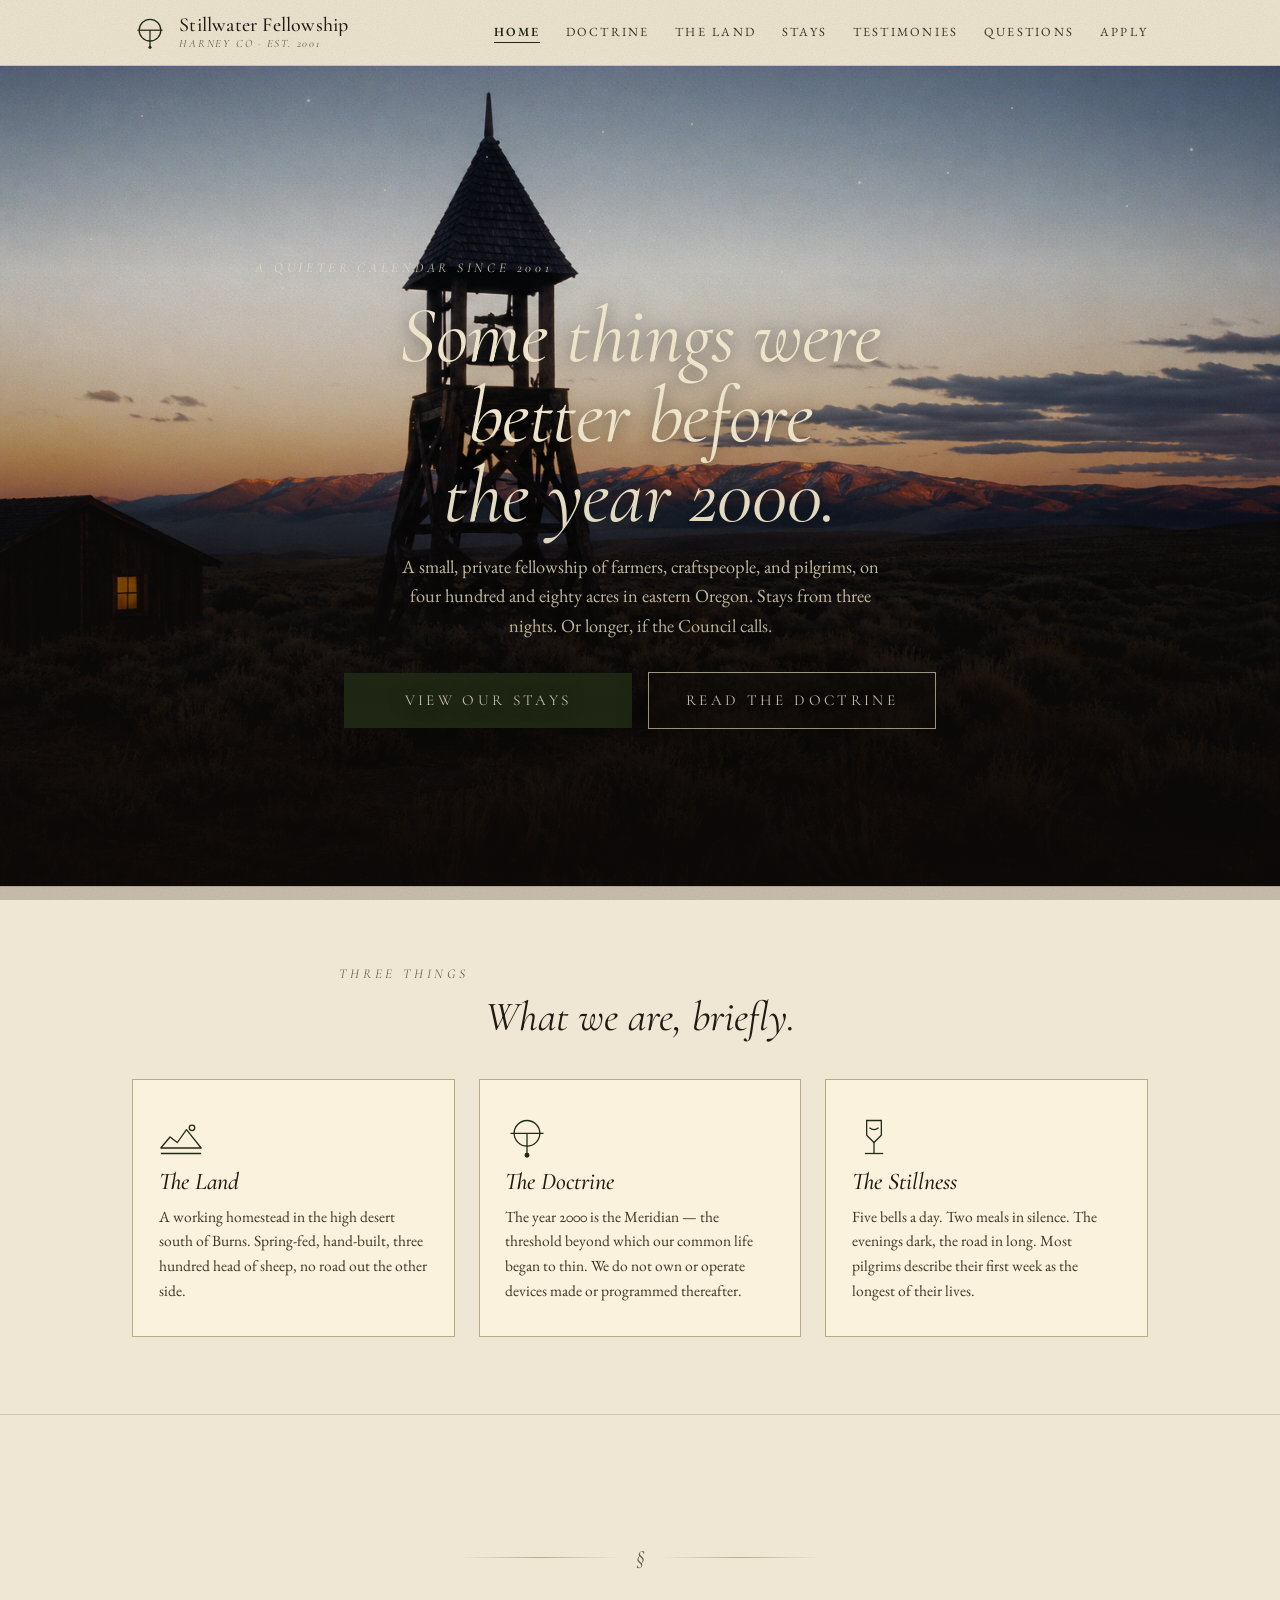
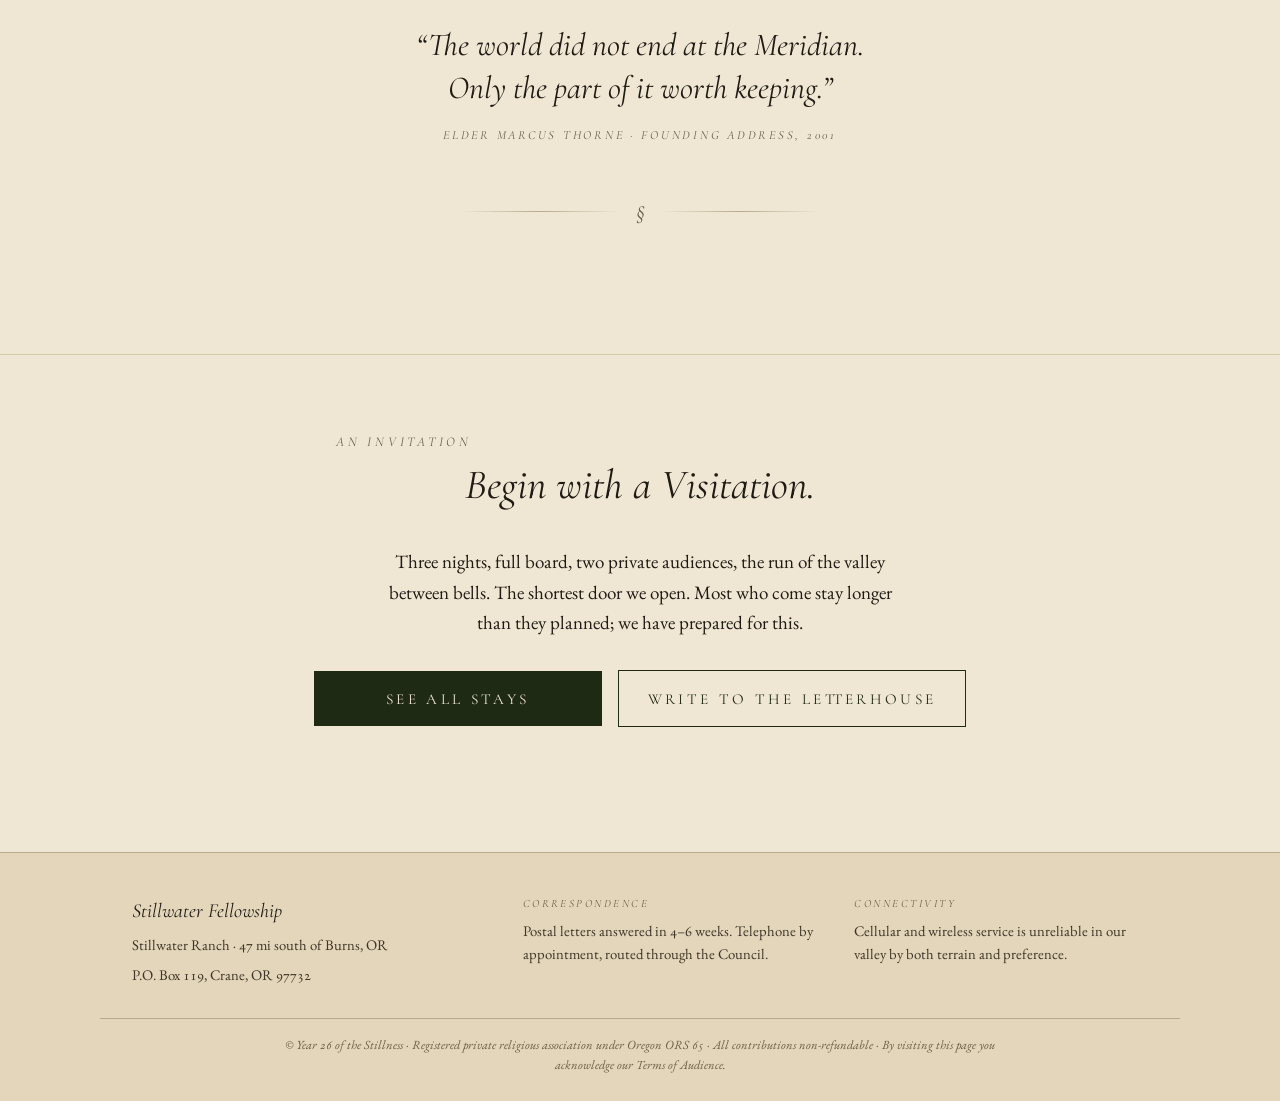
==== index.html @ 7f5e8942 "Initial commit — The Stillwater Fellowship static site. Co-Authored-By: Claude Opus 4.7 (1M context)" ====
<!DOCTYPE html>
<html lang="en">
<head>
<meta charset="utf-8">
<meta name="viewport" content="width=device-width, initial-scale=1, viewport-fit=cover">
<meta name="theme-color" content="#1f1a13">
<title>The Stillwater Fellowship — Harney County, Oregon</title>
<meta name="description" content="A small, private fellowship in eastern Oregon keeping a calendar set before the year 2000.">
<link rel="stylesheet" href="styles.css">
<link rel="icon" href="data:image/svg+xml,%3Csvg xmlns='http://www.w3.org/2000/svg' viewBox='0 0 40 40'%3E%3Crect width='40' height='40' fill='%23efe6d3'/%3E%3Ccircle cx='20' cy='18' r='12' fill='none' stroke='%231f2a14' stroke-width='1.5'/%3E%3Cline x1='6' y1='18' x2='34' y2='18' stroke='%231f2a14' stroke-width='1.5'/%3E%3Cline x1='20' y1='18' x2='20' y2='38' stroke='%231f2a14' stroke-width='1.5'/%3E%3Ccircle cx='20' cy='37' r='1.6' fill='%231f2a14'/%3E%3C/svg%3E">
</head>
<body>

<header class="site-header">
  <div class="header-inner">
    <a class="brand" href="index.html" aria-label="The Stillwater Fellowship — home">
      <svg class="brand-mark" viewBox="0 0 40 40" aria-hidden="true">
        <circle cx="20" cy="18" r="12" fill="none" stroke="currentColor" stroke-width="1.4"/>
        <line x1="6"  y1="18" x2="34" y2="18" stroke="currentColor" stroke-width="1.4"/>
        <line x1="20" y1="18" x2="20" y2="38" stroke="currentColor" stroke-width="1.4"/>
        <circle cx="20" cy="37" r="1.7" fill="currentColor"/>
      </svg>
      <span class="brand-text">
        <span class="brand-name">Stillwater Fellowship</span>
        <span class="brand-tag">Harney Co · Est. 2001</span>
      </span>
    </a>
    <input id="nav-toggle" class="nav-toggle" type="checkbox" aria-label="Toggle navigation menu">
    <label for="nav-toggle" class="nav-button" aria-hidden="true">
      <span></span><span></span><span></span>
    </label>
    <nav class="primary-nav" aria-label="Primary">
      <a href="index.html" class="is-current">Home</a>
      <a href="doctrine.html">Doctrine</a>
      <a href="land.html">The Land</a>
      <a href="packages.html">Stays</a>
      <a href="testimonials.html">Testimonies</a>
      <a href="faq.html">Questions</a>
      <a href="apply.html">Apply</a>
    </nav>
  </div>
</header>

<section class="hero">
  <img class="hero-photo" src="assets/hero.png" alt="The bell tower at Stillwater Ranch at dusk, with the Steens Mountains in the distance and a single lit cabin window to the left.">

  <div class="hero-particles" aria-hidden="true">
    <i class="star"    style="top:6%;  left:11%; --td:3.4s; --fd:.4s"></i>
    <i class="star lg" style="top:4%;  left:24%; --td:4.6s; --fd:.7s"></i>
    <i class="star"    style="top:11%; left:38%; --td:3.8s; --fd:.5s"></i>
    <i class="star"    style="top:7%;  left:54%; --td:4.2s; --fd:.9s"></i>
    <i class="star lg" style="top:14%; left:67%; --td:5.1s; --fd:.3s"></i>
    <i class="star"    style="top:5%;  left:79%; --td:3.6s; --fd:.6s"></i>
    <i class="star"    style="top:17%; left:88%; --td:4.4s; --fd:.4s"></i>
    <i class="star"    style="top:21%; left:7%;  --td:4.0s; --fd:.8s"></i>
    <i class="star"    style="top:15%; left:30%; --td:5.0s; --fd:1.1s"></i>
    <i class="star"    style="top:8%;  left:47%; --td:3.5s; --fd:1s"></i>
    <i class="star"    style="top:25%; left:61%; --td:4.3s; --fd:1.2s"></i>
    <i class="star lg" style="top:10%; left:93%; --td:4.8s; --fd:.5s"></i>
    <i class="star"    style="top:20%; left:46%; --td:3.9s; --fd:.7s"></i>
    <i class="star"    style="top:27%; left:22%; --td:4.5s; --fd:1.3s"></i>
    <i class="star"    style="top:13%; left:74%; --td:3.7s; --fd:.9s"></i>

    <i class="ember" style="left:18%; --d:0s;   --dur:7s;   --drift: 14px"></i>
    <i class="ember" style="left:32%; --d:1.6s; --dur:8.5s; --drift:-22px"></i>
    <i class="ember" style="left:44%; --d:0.6s; --dur:7.5s; --drift: 18px"></i>
    <i class="ember" style="left:56%; --d:2.8s; --dur:6.5s; --drift:-12px"></i>
    <i class="ember" style="left:68%; --d:1.1s; --dur:8s;   --drift: 24px"></i>
    <i class="ember" style="left:24%; --d:3.4s; --dur:9s;   --drift:-16px"></i>
    <i class="ember" style="left:78%; --d:4.2s; --dur:6.8s; --drift: 10px"></i>
    <i class="ember" style="left:50%; --d:5.4s; --dur:8.2s; --drift:-20px"></i>
  </div>

  <div class="hero-content">
    <p class="eyebrow">A Quieter Calendar Since 2001</p>
    <h1 class="reveal-words" aria-label="Some things were better before the year 2000.">
      <span class="word" style="--i:0" aria-hidden="true">Some</span>
      <span class="word" style="--i:1" aria-hidden="true">things</span>
      <span class="word" style="--i:2" aria-hidden="true">were</span>
      <span class="word" style="--i:3" aria-hidden="true">better</span>
      <span class="word" style="--i:4" aria-hidden="true">before</span>
      <span class="word" style="--i:5" aria-hidden="true">the</span>
      <span class="word" style="--i:6" aria-hidden="true">year</span>
      <span class="word" style="--i:7" aria-hidden="true">2000.</span>
    </h1>
    <p class="lede">A small, private fellowship of farmers, craftspeople, and pilgrims, on four hundred and eighty acres in eastern Oregon. Stays from three nights. Or longer, if the Council calls.</p>
    <div class="cta-row">
      <a href="packages.html" class="btn">View Our Stays</a>
      <a href="doctrine.html" class="btn btn-ghost">Read the Doctrine</a>
    </div>
  </div>
</section>

<section>
  <div class="container">
    <p class="eyebrow center section-eyebrow">Three Things</p>
    <h2 class="section-title">What we are, briefly.</h2>
    <div class="tiles">
      <article class="tile">
        <svg class="tile-icon" viewBox="0 0 48 48" fill="none" stroke="currentColor" stroke-width="1.4" aria-hidden="true">
          <path d="M2 36 L12 24 L20 30 L30 16 L46 36 Z" stroke-linejoin="round"/>
          <circle cx="36" cy="14" r="3"/>
          <line x1="2" y1="42" x2="46" y2="42"/>
        </svg>
        <h3>The Land</h3>
        <p>A working homestead in the high desert south of Burns. Spring-fed, hand-built, three hundred head of sheep, no road out the other side.</p>
      </article>
      <article class="tile">
        <svg class="tile-icon" viewBox="0 0 48 48" fill="none" stroke="currentColor" stroke-width="1.4" aria-hidden="true">
          <circle cx="24" cy="20" r="14"/>
          <line x1="6"  y1="20" x2="42" y2="20"/>
          <line x1="24" y1="20" x2="24" y2="44"/>
          <circle cx="24" cy="44" r="2" fill="currentColor"/>
        </svg>
        <h3>The Doctrine</h3>
        <p>The year 2000 is the Meridian — the threshold beyond which our common life began to thin. We do not own or operate devices made or programmed thereafter.</p>
      </article>
      <article class="tile">
        <svg class="tile-icon" viewBox="0 0 48 48" fill="none" stroke="currentColor" stroke-width="1.4" aria-hidden="true">
          <path d="M16 6 L32 6 L32 22 L24 30 L16 22 Z"/>
          <line x1="24" y1="30" x2="24" y2="42"/>
          <path d="M14 42 L34 42"/>
          <path d="M19 14 Q24 18 29 14"/>
        </svg>
        <h3>The Stillness</h3>
        <p>Five bells a day. Two meals in silence. The evenings dark, the road in long. Most pilgrims describe their first week as the longest of their lives.</p>
      </article>
    </div>
  </div>
</section>

<section>
  <div class="container">
    <div class="rule-ornament"><span class="glyph">§</span></div>
    <p class="pullquote">&ldquo;The world did not end at the Meridian. Only the part of it worth keeping.&rdquo;</p>
    <p class="pullquote-attr">Elder Marcus Thorne · Founding Address, 2001</p>
    <div class="rule-ornament"><span class="glyph">§</span></div>
  </div>
</section>

<section>
  <div class="container">
    <p class="eyebrow center section-eyebrow">An Invitation</p>
    <h2 class="section-title">Begin with a Visitation.</h2>
    <div class="prose center" style="text-align: center;">
      <p>Three nights, full board, two private audiences, the run of the valley between bells. The shortest door we open. Most who come stay longer than they planned; we have prepared for this.</p>
    </div>
    <div class="cta-row">
      <a href="packages.html" class="btn">See All Stays</a>
      <a href="apply.html" class="btn btn-ghost">Write to the Letterhouse</a>
    </div>
  </div>
</section>

<footer class="site-footer">
  <div class="footer-grid">
    <div>
      <p class="footer-brand">Stillwater Fellowship</p>
      <p>Stillwater Ranch · 47 mi south of Burns, OR</p>
      <p>P.O. Box 119, Crane, OR 97732</p>
    </div>
    <div>
      <p class="footer-heading">Correspondence</p>
      <p>Postal letters answered in 4–6 weeks. Telephone by appointment, routed through the Council.</p>
    </div>
    <div>
      <p class="footer-heading">Connectivity</p>
      <p>Cellular and wireless service is unreliable in our valley by both terrain and preference.</p>
    </div>
  </div>
  <p class="footer-fineprint">© Year 26 of the Stillness · Registered private religious association under Oregon ORS 65 · All contributions non-refundable · By visiting this page you acknowledge our Terms of Audience.</p>
</footer>

</body>
</html>
---- styles.css ----
/* ──────────────────────────────────────────────
   The Stillwater Fellowship · stylesheet
   Mobile-first. No build step. Aged paper, deep moss, slow bells.
   ────────────────────────────────────────────── */

@import url('https://fonts.googleapis.com/css2?family=Cormorant+Garamond:ital,wght@0,400;0,500;0,600;0,700;1,400;1,500;1,600&family=EB+Garamond:ital,wght@0,400;0,500;0,600;1,400&family=IM+Fell+English:ital@0;1&display=swap');

:root {
  --paper:        #efe6d3;
  --paper-deep:   #e3d6bb;
  --paper-card:   #faf2dd;
  --paper-card-2: #f3e9cf;
  --ink:          #1f1a13;
  --ink-2:        #3e3527;
  --ink-3:        #6a5e47;
  --moss:         #3c4d2c;
  --moss-deep:    #1f2a14;
  --terra:        #843a1f;
  --terra-deep:   #5e2410;
  --gold:         #ad8438;
  --ochre:        #d8a73f;
  --rule:         #b9aa8a;
  --rule-soft:    #d6c8aa;
  --wax:          #6e1e15;
  --wax-deep:     #4a1209;
  --shadow:       rgba(31, 26, 19, 0.18);

  --serif-display: 'Cormorant Garamond', 'Iowan Old Style', Georgia, serif;
  --serif-body:    'EB Garamond', 'Iowan Old Style', Georgia, serif;
  --serif-rustic:  'IM Fell English', 'Cormorant Garamond', Georgia, serif;

  --measure: 34rem;
  --max:     min(94vw, 1080px);
  --gutter:  clamp(1rem, 4vw, 2rem);
}

/* ───────── reset ───────── */

*, *::before, *::after { box-sizing: border-box; }
html { -webkit-text-size-adjust: 100%; }
body, h1, h2, h3, h4, p, ul, ol, figure, blockquote, fieldset { margin: 0; padding: 0; }
ul { list-style: none; }
img, svg { display: block; max-width: 100%; }
button { font: inherit; }
input, select, textarea { font: inherit; color: inherit; }

/* ───────── base ───────── */

html, body { background: var(--paper); }

body {
  color: var(--ink);
  font-family: var(--serif-body);
  font-size: clamp(17px, 1.05vw + 14px, 19px);
  line-height: 1.6;
  font-feature-settings: "onum" 1, "liga" 1;
  -webkit-font-smoothing: antialiased;
  text-rendering: optimizeLegibility;
  overflow-x: hidden;
}

/* paper grain — sits over everything, ignored by pointer */
body::before {
  content: "";
  position: fixed;
  inset: 0;
  background-image: url("data:image/svg+xml;utf8,<svg xmlns='http://www.w3.org/2000/svg' width='240' height='240' viewBox='0 0 240 240'><filter id='n'><feTurbulence type='fractalNoise' baseFrequency='0.85' numOctaves='2' seed='3' stitchTiles='stitch'/><feColorMatrix values='0 0 0 0 0.10 0 0 0 0 0.07 0 0 0 0 0.04 0 0 0 0.55 0'/></filter><rect width='100%25' height='100%25' filter='url(%23n)'/></svg>");
  background-size: 240px 240px;
  opacity: 0.18;
  mix-blend-mode: multiply;
  pointer-events: none;
  z-index: 9000;
}

/* faint vignette */
body::after {
  content: "";
  position: fixed;
  inset: 0;
  background: radial-gradient(120% 80% at 50% 0%, transparent 60%, rgba(31,26,19,0.18) 100%);
  pointer-events: none;
  z-index: 8999;
}

a {
  color: var(--moss-deep);
  text-decoration: underline;
  text-decoration-thickness: from-font;
  text-underline-offset: 0.2em;
}
a:hover, a:focus { color: var(--terra); }

::selection { background: var(--ochre); color: var(--ink); }

/* ───────── layout primitives ───────── */

.container { width: var(--max); margin-inline: auto; padding-inline: var(--gutter); }
.narrow    { width: min(94vw, 38rem); margin-inline: auto; padding-inline: var(--gutter); }

section { padding: clamp(2.4rem, 7vw, 4.8rem) 0; }
section + section { border-top: 1px solid var(--rule-soft); }

/* ───────── typography ───────── */

h1, h2, h3, h4 {
  font-family: var(--serif-display);
  font-weight: 500;
  color: var(--ink);
  line-height: 1.1;
  text-wrap: balance;
}

h1 { font-size: clamp(2.4rem, 9vw, 4.4rem); font-weight: 500; letter-spacing: -0.005em; }
h2 { font-size: clamp(1.7rem, 5vw, 2.6rem); }
h3 { font-size: clamp(1.2rem, 3.4vw, 1.5rem); font-weight: 600; }
h4 { font-size: 0.78rem; font-weight: 600; text-transform: uppercase; letter-spacing: 0.18em; color: var(--ink-3); }

p { max-width: var(--measure); }
p + p { margin-top: 1em; }

.eyebrow {
  font-family: var(--serif-rustic);
  font-style: italic;
  font-size: 0.84rem;
  letter-spacing: 0.28em;
  text-transform: uppercase;
  color: var(--ink-3);
  margin: 0 0 1rem;
}

.italic-display {
  font-family: var(--serif-display);
  font-style: italic;
  font-weight: 400;
}

/* ───────── header ───────── */

.site-header {
  position: sticky;
  top: 0;
  z-index: 100;
  background: color-mix(in srgb, var(--paper) 92%, transparent);
  backdrop-filter: saturate(140%) blur(10px);
  -webkit-backdrop-filter: saturate(140%) blur(10px);
  border-bottom: 1px solid var(--rule-soft);
}

.header-inner {
  width: var(--max);
  margin-inline: auto;
  padding: 0.9rem var(--gutter);
  display: grid;
  grid-template-columns: 1fr auto;
  align-items: center;
  gap: 1rem;
}

.brand {
  display: flex;
  align-items: center;
  gap: 0.7rem;
  text-decoration: none;
  color: var(--ink);
  min-width: 0;
}

.brand-mark {
  width: 36px; height: 36px;
  color: var(--moss-deep);
  flex-shrink: 0;
}

.brand-text {
  display: flex;
  flex-direction: column;
  line-height: 1.05;
  min-width: 0;
}

.brand-name {
  font-family: var(--serif-display);
  font-size: clamp(1.05rem, 4vw, 1.25rem);
  font-weight: 500;
  letter-spacing: 0.01em;
  white-space: nowrap;
  overflow: hidden;
  text-overflow: ellipsis;
}

.brand-tag {
  font-family: var(--serif-rustic);
  font-style: italic;
  font-size: 0.7rem;
  letter-spacing: 0.16em;
  text-transform: uppercase;
  color: var(--ink-3);
  margin-top: 0.2em;
}

/* mobile hamburger using checkbox hack */
.nav-toggle {
  position: absolute;
  opacity: 0;
  pointer-events: none;
}

.nav-button {
  display: grid;
  place-items: center;
  width: 44px;
  height: 44px;
  cursor: pointer;
  margin-right: -8px;
}

.nav-button span {
  display: block;
  width: 22px;
  height: 1.5px;
  background: var(--ink);
  position: relative;
  transition: transform .25s ease, opacity .15s ease;
}
.nav-button span + span { margin-top: 5px; }

.nav-toggle:checked + .nav-button span:nth-child(1) { transform: translateY(6.5px) rotate(45deg); }
.nav-toggle:checked + .nav-button span:nth-child(2) { opacity: 0; }
.nav-toggle:checked + .nav-button span:nth-child(3) { transform: translateY(-6.5px) rotate(-45deg); }

.primary-nav {
  position: fixed;
  inset: 64px 0 0 0;
  background: var(--paper);
  border-top: 1px solid var(--rule-soft);
  display: flex;
  flex-direction: column;
  align-items: center;
  justify-content: flex-start;
  gap: 0;
  padding: 2rem 1.5rem 3rem;
  transform: translateX(100%);
  transition: transform .35s cubic-bezier(.4,.05,.3,1);
  z-index: 99;
  overflow-y: auto;
}

.primary-nav a {
  font-family: var(--serif-display);
  font-style: italic;
  font-size: 1.6rem;
  color: var(--ink);
  text-decoration: none;
  padding: 0.7rem 0;
  width: 100%;
  text-align: center;
  border-bottom: 1px solid var(--rule-soft);
}
.primary-nav a:last-child { border-bottom: 0; }
.primary-nav a.is-current { color: var(--moss-deep); font-weight: 600; }

.nav-toggle:checked ~ .primary-nav { transform: translateX(0); }

@media (min-width: 820px) {
  .nav-button { display: none; }
  .nav-toggle { display: none; }
  .primary-nav {
    position: static;
    inset: auto;
    transform: none;
    flex-direction: row;
    background: transparent;
    border: 0;
    padding: 0;
    gap: 1.6rem;
    overflow: visible;
  }
  .primary-nav a {
    font-family: var(--serif-body);
    font-style: normal;
    font-size: 0.78rem;
    letter-spacing: 0.18em;
    text-transform: uppercase;
    color: var(--ink-2);
    border: 0;
    padding: 0;
    width: auto;
    border-bottom: 1px solid transparent;
  }
  .primary-nav a:hover, .primary-nav a.is-current {
    color: var(--moss-deep);
    border-bottom-color: var(--moss-deep);
  }
}

/* ───────── hero ───────── */

.hero {
  position: relative;
  min-height: clamp(560px, 92svh, 820px);
  display: grid;
  grid-template-rows: 1fr;
  overflow: hidden;
  isolation: isolate;
}

.hero-svg {
  position: absolute;
  inset: 0;
  width: 100%;
  height: 100%;
  z-index: -1;
}

/* photographic hero — slow ambient breath, ~50s per cycle */
.hero-photo {
  position: absolute;
  inset: 0;
  width: 100%;
  height: 100%;
  object-fit: cover;
  object-position: center center;
  z-index: -2;
  animation: hero-breath 60s ease-in-out infinite alternate;
  transform-origin: 52% 60%;
}
@keyframes hero-breath {
  0%   { transform: scale(1.00); }
  100% { transform: scale(1.045); }
}
.hero::before {
  content: "";
  position: absolute;
  inset: 0;
  z-index: -1;
  pointer-events: none;
  background:
    linear-gradient(to bottom,
      rgba(0,0,0,0.15) 0%,
      rgba(0,0,0,0) 25%,
      rgba(8,5,4,0.45) 65%,
      rgba(8,5,4,0.85) 100%),
    radial-gradient(120% 60% at 50% 100%, rgba(8,5,4,0.3) 0%, transparent 60%);
  animation: vignette-breath 11s ease-in-out infinite alternate;
}
@keyframes vignette-breath {
  0%   { opacity: 0.85; }
  100% { opacity: 1; }
}

/* atmospheric particles over the hero — stars (upper sky) and embers (rising) */
.hero-particles {
  position: absolute;
  inset: 0;
  pointer-events: none;
  z-index: 0;
  overflow: hidden;
}
.hero-particles .star {
  position: absolute;
  width: 2px;
  height: 2px;
  background: #f5e8c8;
  border-radius: 50%;
  opacity: 0;
  box-shadow: 0 0 4px rgba(245, 232, 200, 0.6);
  animation:
    twinkle var(--td, 3.5s) ease-in-out infinite,
    star-fade-in 1.2s ease-out var(--fd, 0.5s) both;
}
.hero-particles .star.lg { width: 3px; height: 3px; box-shadow: 0 0 6px rgba(245, 232, 200, 0.8); }
.hero-particles .ember {
  position: absolute;
  bottom: -2px;
  width: 3px;
  height: 3px;
  background: #ff9a3a;
  border-radius: 50%;
  opacity: 0;
  box-shadow: 0 0 6px rgba(255, 138, 60, 0.9), 0 0 12px rgba(255, 90, 20, 0.5);
  animation: ember-rise var(--dur, 7s) ease-out infinite;
  animation-delay: var(--d, 0s);
}

@keyframes twinkle {
  0%, 100% { opacity: 0.35; }
  50%      { opacity: 1; }
}
@keyframes star-fade-in {
  from { opacity: 0; }
  to   { opacity: 0.5; }
}
@keyframes ember-rise {
  0%   { opacity: 0;    transform: translate(0, 0)                           scale(1);    }
  10%  { opacity: 0.9; }
  70%  { opacity: 0.5; }
  100% { opacity: 0;    transform: translate(var(--drift, 20px), -85vh)      scale(0.35); }
}


/* hero text settling — type being set, ink drying */
.hero-content .eyebrow,
.hero-content .lede,
.hero-content .cta-row,
.reveal-words .word {
  opacity: 0;
  transform: translateY(0.45em);
  filter: blur(6px);
  animation: hero-settle 0.95s cubic-bezier(.16, .6, .25, 1) both;
}

.hero-content .eyebrow { animation-delay: 0.05s; }
.reveal-words .word    { animation-delay: calc(0.45s + var(--i, 0) * 0.09s); display: inline-block; }
.hero-content .lede    { animation-delay: 1.65s; }
.hero-content .cta-row { animation-delay: 1.95s; }

@keyframes hero-settle {
  to {
    opacity: 1;
    transform: translateY(0);
    filter: blur(0);
  }
}

@media (prefers-reduced-motion: reduce) {
  .hero-content .eyebrow,
  .hero-content .lede,
  .hero-content .cta-row,
  .reveal-words .word {
    opacity: 1;
    transform: none;
    filter: none;
    animation: none;
  }
  .hero-photo, .hero::before,
  .hero-particles .star, .hero-particles .ember { animation: none; }
}

.hero-content {
  position: relative;
  z-index: 2;
  align-self: end;
  width: var(--max);
  margin: 0 auto;
  padding: 0 var(--gutter) clamp(2.4rem, 8vw, 5rem);
  text-align: center;
  color: #f0e6cc;
  text-shadow: 0 1px 18px rgba(0,0,0,0.55);
}

.hero-content .eyebrow { color: rgba(240, 230, 200, 0.85); }

.hero-content h1 {
  color: #f5ecd2;
  font-style: italic;
  font-weight: 400;
  max-width: 14ch;
  margin: 0.4rem auto 1rem;
  font-size: clamp(2.6rem, 11vw, 5rem);
  line-height: 1;
}

.hero-content .lede {
  color: rgba(240, 230, 200, 0.9);
  max-width: 30rem;
  margin: 0 auto 1.6rem;
  font-size: clamp(1rem, 2.4vw, 1.15rem);
  text-shadow: 0 1px 12px rgba(0,0,0,0.55);
}

/* hero buttons — legibility against dark mountain backdrop */
.hero-content .btn {
  box-shadow: 0 8px 28px rgba(0, 0, 0, 0.45);
}
.hero-content .btn-ghost {
  background: rgba(15, 10, 8, 0.5);
  color: #f5ecd2;
  border-color: rgba(245, 236, 210, 0.75);
  backdrop-filter: blur(8px);
  -webkit-backdrop-filter: blur(8px);
  text-shadow: 0 1px 6px rgba(0, 0, 0, 0.5);
}
.hero-content .btn-ghost:hover,
.hero-content .btn-ghost:focus {
  background: rgba(245, 236, 210, 0.95);
  color: var(--moss-deep);
  border-color: transparent;
  text-shadow: none;
}

/* hero animations */
@keyframes bell-swing {
  0%, 100% { transform: rotate(-24deg); }
  50%      { transform: rotate(24deg); }
}
@keyframes star-twinkle {
  0%, 100% { opacity: 0.55; }
  50%      { opacity: 1; }
}
@keyframes smoke-drift {
  0%   { transform: translate(0, 0)    scale(1);   opacity: 0.45; }
  100% { transform: translate(8px, -60px) scale(1.6); opacity: 0; }
}
@keyframes slow-glow {
  0%, 100% { opacity: 0.7; }
  50%      { opacity: 1; }
}
@keyframes ring-out {
  0%   { opacity: 0;    transform: scale(0.15); }
  10%  { opacity: 0.55; }
  100% { opacity: 0;    transform: scale(2.6); }
}
@keyframes flicker {
  0%, 100% { transform: scaleY(1)    scaleX(1);    opacity: 0.95; }
  20%      { transform: scaleY(0.92) scaleX(1.06); opacity: 0.85; }
  40%      { transform: scaleY(1.08) scaleX(0.95); opacity: 1;    }
  60%      { transform: scaleY(0.97) scaleX(1.03); opacity: 0.92; }
  80%      { transform: scaleY(1.04) scaleX(0.97); opacity: 1;    }
}

.bell-pendulum {
  transform-box: fill-box;
  transform-origin: 50% 0%;
  animation: bell-swing 3.6s cubic-bezier(.45, 0, .55, 1) infinite;
}
.star { animation: star-twinkle 3s ease-in-out infinite; }
.star.s2 { animation-duration: 4.5s; animation-delay: 0.6s; }
.star.s3 { animation-duration: 5.5s; animation-delay: 1.4s; }
.star.s4 { animation-duration: 3.8s; animation-delay: 0.2s; }
.smoke { transform-origin: 50% 100%; animation: smoke-drift 6s ease-out infinite; }
.smoke.s2 { animation-delay: 2s; animation-duration: 7s; }
.smoke.s3 { animation-delay: 4s; animation-duration: 8s; }
.hero-glow { animation: slow-glow 8s ease-in-out infinite; }

.ring {
  transform-box: fill-box;
  transform-origin: center;
  animation: ring-out 3.6s ease-out infinite;
}
.ring.r1 { animation-delay: 0s;   }
.ring.r2 { animation-delay: 1.8s; }

.candle-flame {
  transform-box: fill-box;
  transform-origin: 50% 100%;
  animation: flicker 0.5s ease-in-out infinite;
}

/* scroll-driven enhancements (Chrome 115+, falls back gracefully) */
@supports (animation-timeline: scroll()) {
  .stars-group {
    animation: stars-fade linear both;
    animation-timeline: scroll(root);
    animation-range: 0 70vh;
  }
  @keyframes stars-fade { to { opacity: 0; } }
}

@media (prefers-reduced-motion: reduce) {
  .bell-pendulum, .star, .smoke, .hero-glow, .ring, .candle-flame { animation: none; }
}

/* ───────── page lead (non-hero pages) ───────── */

.page-lead {
  text-align: center;
  padding: clamp(3rem, 9vw, 5.5rem) 0 clamp(2rem, 6vw, 3rem);
  border-bottom: 1px solid var(--rule-soft);
  position: relative;
}

.page-lead h1 {
  font-style: italic;
  font-weight: 400;
}

.page-lead .deck {
  font-style: italic;
  color: var(--ink-2);
  margin: 1rem auto 0;
  max-width: 28rem;
}

.page-lead .lead-icon {
  display: block;
  width: clamp(56px, 14vw, 84px);
  height: clamp(56px, 14vw, 84px);
  margin: 0 auto 1rem;
  color: var(--moss-deep);
}

/* ───────── ornaments ───────── */

.rule {
  border: 0;
  height: 1px;
  background: linear-gradient(90deg, transparent, var(--rule), transparent);
  margin: clamp(2rem, 6vw, 3rem) auto;
  width: min(60%, 240px);
}

.rule-ornament {
  display: flex;
  align-items: center;
  gap: 1rem;
  justify-content: center;
  margin: clamp(2rem, 6vw, 3rem) auto;
  color: var(--rule);
  width: min(80%, 360px);
}
.rule-ornament::before, .rule-ornament::after {
  content: "";
  flex: 1;
  height: 1px;
  background: linear-gradient(90deg, transparent, var(--rule), transparent);
}
.rule-ornament .glyph {
  font-family: var(--serif-display);
  font-size: 1.4rem;
  color: var(--ink-3);
  font-style: italic;
}

.section-title {
  text-align: center;
  font-style: italic;
  font-weight: 400;
  margin: 0 auto 2.4rem;
}

.section-eyebrow {
  text-align: center;
  margin-bottom: 0.6rem !important;
}

/* ───────── pull quote ───────── */

.pullquote {
  font-family: var(--serif-display);
  font-style: italic;
  font-size: clamp(1.4rem, 4.6vw, 2rem);
  line-height: 1.35;
  color: var(--ink);
  text-align: center;
  max-width: 32rem;
  margin: 0 auto 1rem;
  text-wrap: balance;
}
.pullquote-attr {
  text-align: center;
  font-family: var(--serif-rustic);
  font-style: italic;
  font-size: 0.78rem;
  letter-spacing: 0.22em;
  text-transform: uppercase;
  color: var(--ink-3);
  margin: 0 auto;
}

/* ───────── tile grid (home) ───────── */

.tiles {
  display: grid;
  grid-template-columns: 1fr;
  gap: 1.2rem;
}

.tile {
  background: var(--paper-card);
  border: 1px solid var(--rule);
  padding: 1.6rem 1.4rem 1.8rem;
  position: relative;
  transition: transform .25s ease, box-shadow .25s ease;
  display: grid;
  grid-template-columns: 44px 1fr;
  gap: 0.9rem 1rem;
  align-items: start;
}

.tile:hover { transform: translateY(-2px); box-shadow: 0 6px 24px var(--shadow); }
.tile-icon  { width: 44px; height: 44px; color: var(--moss-deep); grid-row: span 2; }
.tile h3    { font-style: italic; font-weight: 500; margin: 0; }
.tile p     { grid-column: 2; margin: 0; max-width: none; color: var(--ink-2); font-size: 0.97rem; }

@media (min-width: 720px) {
  .tiles { grid-template-columns: repeat(3, 1fr); gap: 1.5rem; }
  .tile  { padding: 2.2rem 1.6rem 2rem; grid-template-columns: 1fr; gap: 0.6rem; }
  .tile-icon { grid-row: auto; }
  .tile p { grid-column: auto; }
}

/* ───────── plumb-line list (doctrine) ───────── */

.plumb-list { max-width: 36rem; margin: 0 auto; padding-inline: var(--gutter); }

.plumb-line {
  display: grid;
  grid-template-columns: 3rem 1fr;
  gap: 1rem;
  padding: 1.4rem 0;
  border-bottom: 1px solid var(--rule-soft);
  align-items: baseline;
}
.plumb-line:last-child { border-bottom: 0; }
.plumb-line .num {
  font-family: var(--serif-display);
  font-style: italic;
  font-weight: 500;
  font-size: clamp(2rem, 7vw, 2.8rem);
  color: var(--gold);
  line-height: 1;
  text-align: right;
  font-feature-settings: "lnum" 1;
}
.plumb-line h3 {
  font-style: italic;
  font-weight: 500;
  margin: 0 0 0.3em;
  font-size: clamp(1.15rem, 3.6vw, 1.4rem);
}
.plumb-line p { margin: 0; max-width: none; color: var(--ink-2); font-size: 0.97rem; }

/* ───────── ledger (doctrine) ───────── */

.ledger {
  display: grid;
  grid-template-columns: 1fr;
  gap: 1.6rem;
  max-width: 36rem;
  margin: 0 auto;
  padding-inline: var(--gutter);
}
.ledger > div {
  background: var(--paper-card);
  border: 1px solid var(--rule);
  padding: 1.4rem 1.4rem 1.2rem;
}
.ledger h4 { color: var(--ink); margin: 0 0 0.8rem; }
.ledger ul { font-size: 0.95rem; color: var(--ink-2); }
.ledger ul li { padding: 0.35rem 0; border-bottom: 1px dotted var(--rule); }
.ledger ul li:last-child { border-bottom: 0; }
.ledger.kept h4 { color: var(--moss-deep); }
.ledger.set-down h4 { color: var(--terra-deep); }

@media (min-width: 720px) { .ledger { grid-template-columns: 1fr 1fr; gap: 1.6rem; } }

/* ───────── building grid (land) ───────── */

.buildings {
  display: grid;
  grid-template-columns: repeat(2, 1fr);
  gap: 0.6rem;
  max-width: 38rem;
  margin: 0 auto;
  padding-inline: var(--gutter);
}

.building {
  background: var(--paper-card);
  border: 1px solid var(--rule);
  padding: 1rem 0.9rem;
  text-align: center;
}
.building svg { width: 36px; height: 36px; margin: 0.2rem auto 0.6rem; color: var(--moss-deep); }
.building .name {
  font-family: var(--serif-display);
  font-style: italic;
  font-size: 1.05rem;
  color: var(--ink);
  margin: 0 0 0.3rem;
  font-weight: 500;
}
.building .note {
  font-size: 0.82rem;
  color: var(--ink-3);
  margin: 0;
  line-height: 1.3;
}
.building.menace { background: var(--paper-card-2); border-color: var(--gold); }

@media (min-width: 580px) { .buildings { grid-template-columns: repeat(3, 1fr); } }

/* ───────── timetable ───────── */

.timetable {
  width: 100%;
  max-width: 26rem;
  margin: 0 auto;
  border-collapse: collapse;
  font-size: 1rem;
}
.timetable td {
  padding: 0.65rem 0.6rem;
  border-bottom: 1px dotted var(--rule);
  color: var(--ink-2);
}
.timetable td:first-child {
  font-family: var(--serif-display);
  font-style: italic;
  font-size: 1.3rem;
  color: var(--moss-deep);
  width: 5rem;
  font-feature-settings: "lnum" 1;
}

/* ───────── package cards ───────── */

.packages-stack {
  display: grid;
  gap: 1.6rem;
  max-width: 40rem;
  margin: 0 auto;
  padding-inline: var(--gutter);
}

.pkg {
  position: relative;
  background: var(--paper-card);
  border: 1px solid var(--rule);
  padding: 2rem 1.4rem 1.6rem;
  overflow: hidden;
  isolation: isolate;
}

/* tier accent stripe at top */
.pkg::before {
  content: "";
  position: absolute;
  top: 0; left: 0; right: 0;
  height: 4px;
  background: var(--moss);
}

.pkg-1::before { background: var(--moss); }
.pkg-2::before { background: var(--gold); }
.pkg-3::before { background: var(--terra); }
.pkg-4::before { background: var(--wax); }

.pkg-tier {
  font-family: var(--serif-rustic);
  font-style: italic;
  font-size: 0.74rem;
  letter-spacing: 0.28em;
  text-transform: uppercase;
  color: var(--ink-3);
  margin: 0 0 0.5rem;
}

.pkg-name {
  font-family: var(--serif-display);
  font-style: italic;
  font-weight: 500;
  font-size: clamp(1.8rem, 7vw, 2.4rem);
  line-height: 1;
  margin: 0 0 0.4rem;
  color: var(--ink);
}

.pkg-duration {
  font-family: var(--serif-rustic);
  font-style: italic;
  color: var(--ink-3);
  font-size: 0.95rem;
  margin: 0 0 1.4rem;
}

.pkg-price-row {
  display: flex;
  align-items: baseline;
  gap: 0.6rem;
  flex-wrap: wrap;
  padding: 1rem 0 0.9rem;
  border-top: 1px solid var(--rule-soft);
  border-bottom: 1px solid var(--rule-soft);
  margin-bottom: 1.2rem;
}
.pkg-price {
  font-family: var(--serif-display);
  font-size: clamp(2rem, 8vw, 2.6rem);
  color: var(--moss-deep);
  font-weight: 500;
  line-height: 1;
  font-feature-settings: "lnum" 1;
}
.pkg-4 .pkg-price { color: var(--wax); }
.pkg-price-note { color: var(--ink-3); font-style: italic; font-size: 0.92rem; }

.pkg p { font-size: 0.97rem; color: var(--ink-2); max-width: none; }

.pkg h4 {
  margin: 1.2rem 0 0.5rem;
  color: var(--ink-3);
  font-size: 0.74rem;
  letter-spacing: 0.18em;
}

.pkg ul { font-size: 0.95rem; color: var(--ink-2); }
.pkg ul li {
  padding: 0.35rem 0 0.35rem 1.4rem;
  position: relative;
  border-bottom: 1px dotted var(--rule);
}
.pkg ul li:last-child { border-bottom: 0; }
.pkg ul.kept   li::before { content: "✓"; color: var(--moss-deep); position: absolute; left: 0; top: 0.35rem; font-weight: 600; }
.pkg ul.given  li::before { content: "—"; color: var(--terra); position: absolute; left: 0; top: 0.35rem; font-weight: 600; }

.pkg .fineprint {
  font-size: 0.84rem;
  color: var(--ink-3);
  font-style: italic;
  border-top: 1px solid var(--rule-soft);
  padding-top: 1rem;
  margin-top: 1.2rem;
}

/* wax seal in corner of permanent reception */
.wax-seal {
  position: absolute;
  top: 1.2rem;
  right: 1rem;
  width: 64px; height: 64px;
  border-radius: 50%;
  background: radial-gradient(circle at 30% 30%, #9c2c1c, var(--wax) 60%, var(--wax-deep));
  display: grid;
  place-items: center;
  text-align: center;
  font-family: var(--serif-rustic);
  font-style: italic;
  color: #f8e3c0;
  font-size: 0.62rem;
  line-height: 1.05;
  letter-spacing: 0.04em;
  transform: rotate(-12deg);
  box-shadow: 0 3px 8px rgba(94, 36, 16, 0.45), inset 0 0 8px rgba(0,0,0,0.4), inset 0 0 1px rgba(255,255,255,0.25);
  text-shadow: 0 1px 1px rgba(0,0,0,0.4);
  padding: 6px;
}

/* ───────── notices ───────── */

.notice {
  background: var(--paper-deep);
  border-left: 3px solid var(--terra);
  padding: 1rem 1.2rem;
  font-size: 0.95rem;
  color: var(--ink-2);
  margin: 1.6rem auto;
  max-width: var(--measure);
}
.notice.serious { border-left-color: var(--wax); background: color-mix(in srgb, var(--wax) 10%, var(--paper-deep)); }
.notice strong {
  font-family: var(--serif-display);
  font-style: italic;
  font-weight: 500;
  color: var(--ink);
  display: block;
  margin-bottom: 0.3rem;
  font-size: 1.05rem;
}

/* ───────── testimonies (letter cards) ───────── */

.letters { display: grid; gap: 1.6rem; max-width: 36rem; margin: 0 auto; padding-inline: var(--gutter); }

.letter {
  background: var(--paper-card);
  border: 1px solid var(--rule);
  padding: 1.8rem 1.6rem 1.6rem;
  position: relative;
  box-shadow: 0 2px 0 rgba(0,0,0,0.04), 0 6px 18px rgba(31,26,19,0.08);
}

.letter::before {
  content: "";
  position: absolute;
  top: 0; right: 0;
  width: 48px; height: 48px;
  background: linear-gradient(135deg, transparent 50%, var(--paper-deep) 50%);
  border-left: 1px solid var(--rule-soft);
  border-bottom: 1px solid var(--rule-soft);
}

.letter p {
  font-family: var(--serif-body);
  font-style: italic;
  font-size: 1.02rem;
  color: var(--ink);
  max-width: none;
}

.letter .attr {
  font-family: var(--serif-rustic);
  font-style: italic;
  font-size: 0.74rem;
  letter-spacing: 0.22em;
  text-transform: uppercase;
  color: var(--ink-3);
  margin-top: 1rem;
}
.letter .attr::before { content: "— "; }

.letter.menace { background: var(--paper-card-2); }

.dropcap::first-letter {
  font-family: var(--serif-display);
  font-size: 3.6rem;
  float: left;
  line-height: 0.85;
  margin: 0.25rem 0.55rem 0 0;
  color: var(--terra);
  font-style: normal;
  font-weight: 500;
}

/* ───────── faq accordion ───────── */

.faq { max-width: 38rem; margin: 0 auto; padding-inline: var(--gutter); }

.faq details {
  border-bottom: 1px solid var(--rule-soft);
}
.faq details:first-child { border-top: 1px solid var(--rule-soft); }

.faq summary {
  list-style: none;
  display: flex;
  justify-content: space-between;
  align-items: center;
  gap: 1rem;
  padding: 1.2rem 0;
  cursor: pointer;
  font-family: var(--serif-display);
  font-style: italic;
  font-weight: 500;
  font-size: clamp(1.05rem, 3.6vw, 1.3rem);
  color: var(--ink);
  transition: color .2s;
}
.faq summary::-webkit-details-marker { display: none; }
.faq summary::after {
  content: "";
  width: 16px; height: 16px;
  border-right: 1.5px solid var(--ink-3);
  border-bottom: 1.5px solid var(--ink-3);
  transform: rotate(45deg);
  flex-shrink: 0;
  margin-bottom: 4px;
  transition: transform .25s ease;
}
.faq details[open] summary::after { transform: rotate(225deg); margin-bottom: -4px; }
.faq details[open] summary { color: var(--moss-deep); }

.faq .answer {
  padding: 0 0 1.4rem;
  color: var(--ink-2);
  font-size: 0.97rem;
}
.faq .answer p { max-width: none; }
.faq .answer p + p { margin-top: 0.7em; }

/* ───────── form ───────── */

.apply-form { max-width: 36rem; margin: 0 auto; padding-inline: var(--gutter); }

.apply-form fieldset {
  border: 0;
  border-top: 1px solid var(--rule-soft);
  padding: 1.6rem 0 0.4rem;
  margin: 0;
}
.apply-form fieldset:first-of-type { border-top: 0; padding-top: 0; }

.apply-form legend {
  font-family: var(--serif-display);
  font-style: italic;
  font-size: 1.4rem;
  padding-right: 0.6rem;
  color: var(--ink);
  margin-bottom: 0.6rem;
}

.field { margin-bottom: 1.2rem; }
.field label {
  display: block;
  font-size: 0.74rem;
  letter-spacing: 0.18em;
  text-transform: uppercase;
  color: var(--ink-3);
  margin-bottom: 0.4rem;
}
.field .hint {
  display: block;
  font-size: 0.84rem;
  font-style: italic;
  color: var(--ink-3);
  margin-top: 0.3rem;
  letter-spacing: 0;
  text-transform: none;
}

.field input[type="text"],
.field input[type="email"],
.field input[type="tel"],
.field input[type="date"],
.field select,
.field textarea {
  width: 100%;
  background: var(--paper-card);
  border: 1px solid var(--rule);
  padding: 0.75rem 0.85rem;
  font-size: 1rem;
  color: var(--ink);
  border-radius: 0;
  -webkit-appearance: none;
}
.field input:focus, .field select:focus, .field textarea:focus {
  outline: 2px solid var(--moss-deep);
  outline-offset: -1px;
  background: #fff;
}
.field textarea { min-height: 5.5rem; resize: vertical; line-height: 1.45; }

.field-row { display: grid; grid-template-columns: 1fr; gap: 1rem; }
@media (min-width: 520px) { .field-row { grid-template-columns: 1fr 1fr; } }

.radio-row, .check-row {
  display: flex;
  flex-wrap: wrap;
  gap: 0.7rem 1.2rem;
  font-size: 0.97rem;
}
.radio-row label, .check-row label {
  font-size: 0.97rem;
  letter-spacing: 0;
  text-transform: none;
  color: var(--ink);
  display: inline-flex;
  gap: 0.4rem;
  align-items: center;
  margin: 0;
  cursor: pointer;
  min-height: 32px;
}

.consent {
  margin: 1.4rem 0;
  font-size: 0.92rem;
  color: var(--ink-2);
  background: var(--paper-deep);
  padding: 1rem 1.1rem;
  border-left: 3px solid var(--gold);
}
.consent label { display: flex; gap: 0.6rem; cursor: pointer; align-items: flex-start; }
.consent input { margin-top: 0.25rem; }

/* ───────── buttons ───────── */

.btn {
  display: inline-block;
  background: var(--moss-deep);
  color: var(--paper);
  padding: 0.95rem 1.8rem;
  font-family: var(--serif-display);
  font-size: 0.95rem;
  letter-spacing: 0.22em;
  text-transform: uppercase;
  text-decoration: none;
  border: 0;
  cursor: pointer;
  border-radius: 0;
  transition: background .2s, transform .15s;
  min-height: 48px;
  text-align: center;
}
.btn:hover { background: var(--moss); transform: translateY(-1px); color: var(--paper); }
.btn-ghost {
  background: transparent;
  color: var(--moss-deep);
  border: 1px solid var(--moss-deep);
}
.btn-ghost:hover { background: var(--moss-deep); color: var(--paper); }

.btn-wax {
  background: var(--wax);
  color: var(--paper-card);
  position: relative;
  padding-right: 4rem;
}
.btn-wax::after {
  content: "";
  position: absolute;
  right: 0.7rem;
  top: 50%;
  transform: translateY(-50%) rotate(-12deg);
  width: 28px; height: 28px;
  border-radius: 50%;
  background: radial-gradient(circle at 30% 30%, #b03c2a, var(--wax-deep));
  box-shadow: inset 0 0 4px rgba(0,0,0,0.5);
}
.btn-wax:hover { background: var(--wax-deep); color: var(--paper-card); }

.cta-row {
  display: flex;
  flex-direction: column;
  gap: 0.8rem;
  align-items: center;
  margin-top: 2rem;
}
@media (min-width: 480px) { .cta-row { flex-direction: row; justify-content: center; gap: 1rem; } }
.cta-row .btn { min-width: min(80vw, 18rem); }

/* ───────── prose helper ───────── */

.prose { max-width: 36rem; margin: 0 auto; padding-inline: var(--gutter); }
.prose p, .prose ul, .prose ol { max-width: none; }
.prose ul { padding-left: 1.4rem; list-style: disc; color: var(--ink-2); }
.prose ul li { margin-bottom: 0.3rem; }

/* ───────── small / fineprint ───────── */

.small { font-size: 0.84rem; color: var(--ink-3); font-style: italic; }

/* ───────── footer ───────── */

.site-footer {
  border-top: 1px solid var(--rule);
  background: var(--paper-deep);
  margin-top: 3rem;
  padding: 2.6rem 0 1.6rem;
  font-size: 0.92rem;
  color: var(--ink-2);
}

.footer-grid {
  display: grid;
  grid-template-columns: 1fr;
  gap: 1.6rem;
  padding-bottom: 1.6rem;
  border-bottom: 1px solid var(--rule);
  margin-bottom: 1rem;
  width: var(--max);
  margin-inline: auto;
  padding-inline: var(--gutter);
}
@media (min-width: 720px) { .footer-grid { grid-template-columns: 1.2fr 1fr 1fr; gap: 2.4rem; } }

.footer-grid p { max-width: none; margin: 0 0 0.4rem; }

.footer-brand {
  font-family: var(--serif-display);
  font-style: italic;
  font-size: 1.25rem;
  color: var(--ink);
  margin-bottom: 0.4rem !important;
}
.footer-heading {
  font-family: var(--serif-rustic);
  font-style: italic;
  font-size: 0.7rem;
  letter-spacing: 0.22em;
  text-transform: uppercase;
  color: var(--ink-3);
  margin-bottom: 0.4rem !important;
}

.footer-fineprint {
  font-size: 0.78rem;
  color: var(--ink-3);
  font-style: italic;
  text-align: center;
  max-width: 50rem;
  margin: 0 auto;
  padding: 0 var(--gutter);
}

/* ───────── photographs ───────── */

/* framed portrait (founder, stewards, etc.) */
.portrait {
  margin: 0 0 1.6rem;
  background: var(--paper-card);
  padding: 0.55rem 0.55rem 0.5rem;
  border: 1px solid var(--rule);
  box-shadow:
    0 1px 0 rgba(0,0,0,0.04),
    0 8px 22px rgba(31,26,19,0.16);
  position: relative;
  display: block;
}
.portrait::before {
  content: "";
  position: absolute;
  inset: 0;
  background-image: url("data:image/svg+xml;utf8,<svg xmlns='http://www.w3.org/2000/svg' width='180' height='180'><filter id='n'><feTurbulence type='fractalNoise' baseFrequency='0.85' numOctaves='2' seed='8'/><feColorMatrix values='0 0 0 0 0.10 0 0 0 0 0.07 0 0 0 0 0.04 0 0 0 0.4 0'/></filter><rect width='100%25' height='100%25' filter='url(%23n)'/></svg>");
  background-size: 180px 180px;
  mix-blend-mode: multiply;
  opacity: 0.25;
  pointer-events: none;
}
.portrait img {
  width: 100%;
  height: auto;
  display: block;
  filter: contrast(1.04) saturate(0.92) brightness(0.98);
}
.portrait figcaption {
  font-family: var(--serif-rustic);
  font-style: italic;
  font-size: 0.78rem;
  color: var(--ink-3);
  text-align: center;
  margin-top: 0.5rem;
  letter-spacing: 0.04em;
  line-height: 1.35;
}

/* portrait floated alongside body copy on wider screens */
.portrait-aside {
  width: 100%;
  margin: 0 0 1.4rem;
}
@media (min-width: 640px) {
  .portrait-aside {
    float: left;
    width: 220px;
    margin: 0.4rem 1.6rem 0.6rem 0;
    shape-outside: margin-box;
  }
}

/* edge-to-edge featured photograph (environment, building, scene) */
.featured-photo {
  margin: clamp(1rem, 4vw, 2rem) 0;
  position: relative;
  background: var(--paper-deep);
  border-top: 1px solid var(--rule);
  border-bottom: 1px solid var(--rule);
  overflow: hidden;
}
.featured-photo img {
  width: 100%;
  height: auto;
  display: block;
  filter: contrast(1.03) saturate(0.94);
}
.featured-photo figcaption {
  font-family: var(--serif-rustic);
  font-style: italic;
  font-size: 0.84rem;
  color: var(--ink-2);
  text-align: center;
  padding: 0.9rem var(--gutter);
  letter-spacing: 0.04em;
  background: var(--paper-card);
  border-top: 1px solid var(--rule-soft);
}
.featured-photo figcaption::before { content: "❦  "; color: var(--ink-3); margin-right: 0.2em; }
.featured-photo figcaption::after  { content: "  ❦"; color: var(--ink-3); margin-left: 0.2em; }

/* contained variant for narrower placement */
.featured-photo.contained {
  max-width: 38rem;
  margin-inline: auto;
  border: 1px solid var(--rule);
}

/* ───────── signature (drawn by hand on doctrine) ───────── */

.signature {
  display: block;
  width: clamp(200px, 60vw, 300px);
  height: auto;
  margin: 1.4rem 0 0.4rem;
  color: var(--ink);
  overflow: visible;
}
.signature path {
  stroke-dasharray: 1;
  stroke-dashoffset: 1;
  animation: draw-sig 2.6s ease-out 0.4s forwards;
}
.signature .signature-flourish {
  animation-duration: 0.7s;
  animation-delay: 2.6s;
}
@keyframes draw-sig {
  to { stroke-dashoffset: 0; }
}
@supports (animation-timeline: view()) {
  .signature path {
    animation: draw-sig linear both;
    animation-timeline: view();
    animation-range: entry 10% entry 80%;
  }
  .signature .signature-flourish {
    animation-range: entry 60% entry 100%;
  }
}

.signature-line {
  font-family: var(--serif-rustic);
  font-style: italic;
  font-size: 0.85rem;
  letter-spacing: 0.08em;
  color: var(--ink-3);
  margin: 0;
}

/* ───────── wax stamp confirmation (apply form) ───────── */

.stamp-confirmation {
  display: none;
  text-align: center;
  margin-top: 2.4rem;
  padding: 1rem 0 0;
}
.stamp-confirmation.is-visible { display: block; }

.received-stamp {
  display: inline-block;
  position: relative;
  width: clamp(180px, 60vw, 220px);
  aspect-ratio: 1 / 1;
  color: var(--wax);
  animation: stamp-down 0.7s cubic-bezier(.34, 1.56, .64, 1) both;
  filter:
    drop-shadow(0 0 0.3px var(--wax))
    drop-shadow(0 0 0.4px var(--wax));
  margin-bottom: 1.2rem;
}

/* speckled stamp-ink texture */
.received-stamp::after {
  content: "";
  position: absolute;
  inset: 6%;
  border-radius: 50%;
  background-image: url("data:image/svg+xml;utf8,<svg xmlns='http://www.w3.org/2000/svg' viewBox='0 0 100 100'><filter id='n'><feTurbulence type='fractalNoise' baseFrequency='1.4' numOctaves='2' seed='5'/><feColorMatrix values='0 0 0 0 1  0 0 0 0 1  0 0 0 0 1  0 0 0 1.6 -0.5'/></filter><rect width='100%25' height='100%25' filter='url(%23n)'/></svg>");
  background-size: 50% 50%;
  mix-blend-mode: screen;
  opacity: 0.6;
  pointer-events: none;
}

.received-stamp svg {
  width: 100%;
  height: 100%;
  overflow: visible;
}

.received-stamp .stamp-curved {
  font-family: var(--serif-rustic);
  font-style: italic;
  fill: currentColor;
  letter-spacing: 0.18em;
}
.received-stamp .stamp-big {
  font-family: var(--serif-display);
  font-style: italic;
  font-weight: 600;
  fill: currentColor;
  letter-spacing: 0.1em;
}
.received-stamp .stamp-date {
  font-family: var(--serif-rustic);
  font-style: italic;
  fill: currentColor;
  letter-spacing: 0.22em;
}

@keyframes stamp-down {
  0%   { transform: scale(2.6) rotate(-32deg); opacity: 0; filter: blur(5px); }
  50%  { opacity: 1; filter: blur(0); }
  72%  { transform: scale(0.9)  rotate(-5deg); }
  86%  { transform: scale(1.05) rotate(-9deg); }
  100% { transform: scale(1)    rotate(-7deg); }
}

@media (prefers-reduced-motion: reduce) {
  .signature path { stroke-dashoffset: 0; animation: none !important; }
  .received-stamp { animation: none !important; transform: rotate(-7deg); }
}

/* ───────── utilities ───────── */

.center { text-align: center; }
.italic { font-style: italic; }
.spacer { height: 1px; }
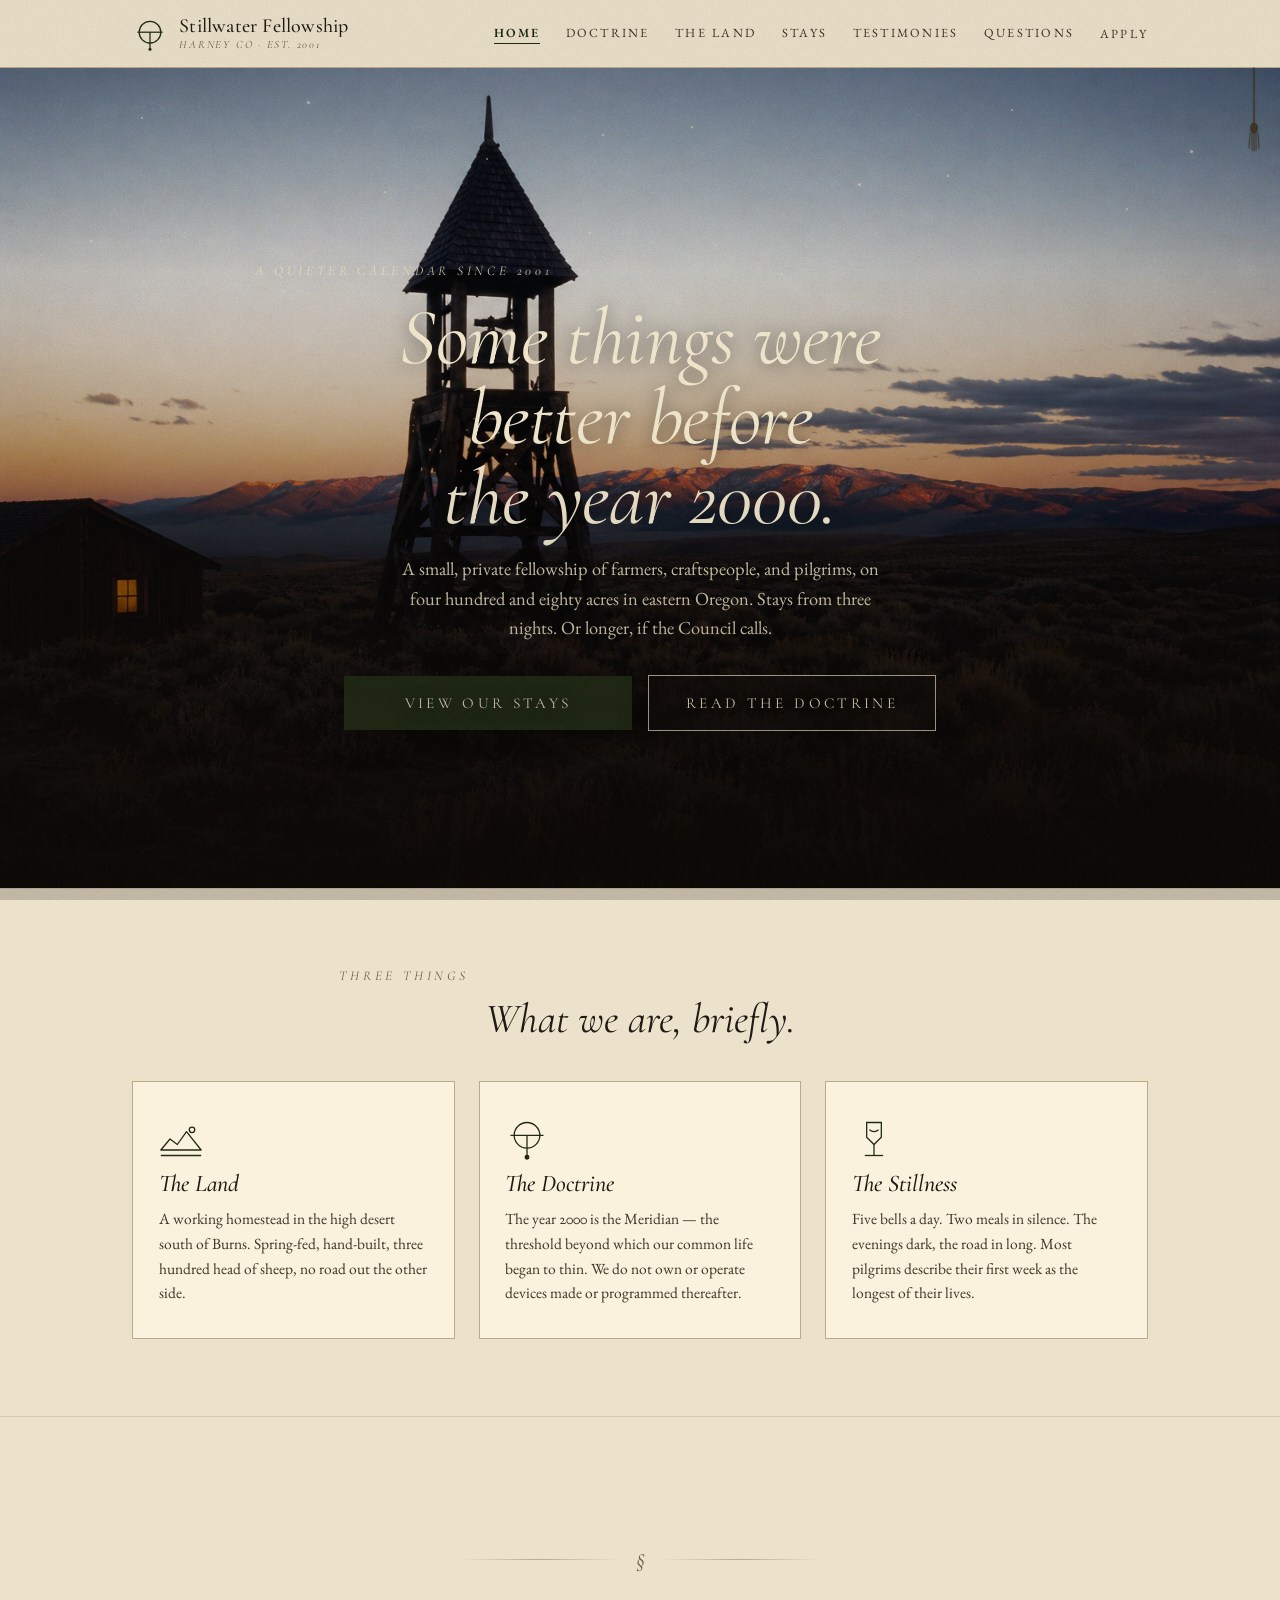
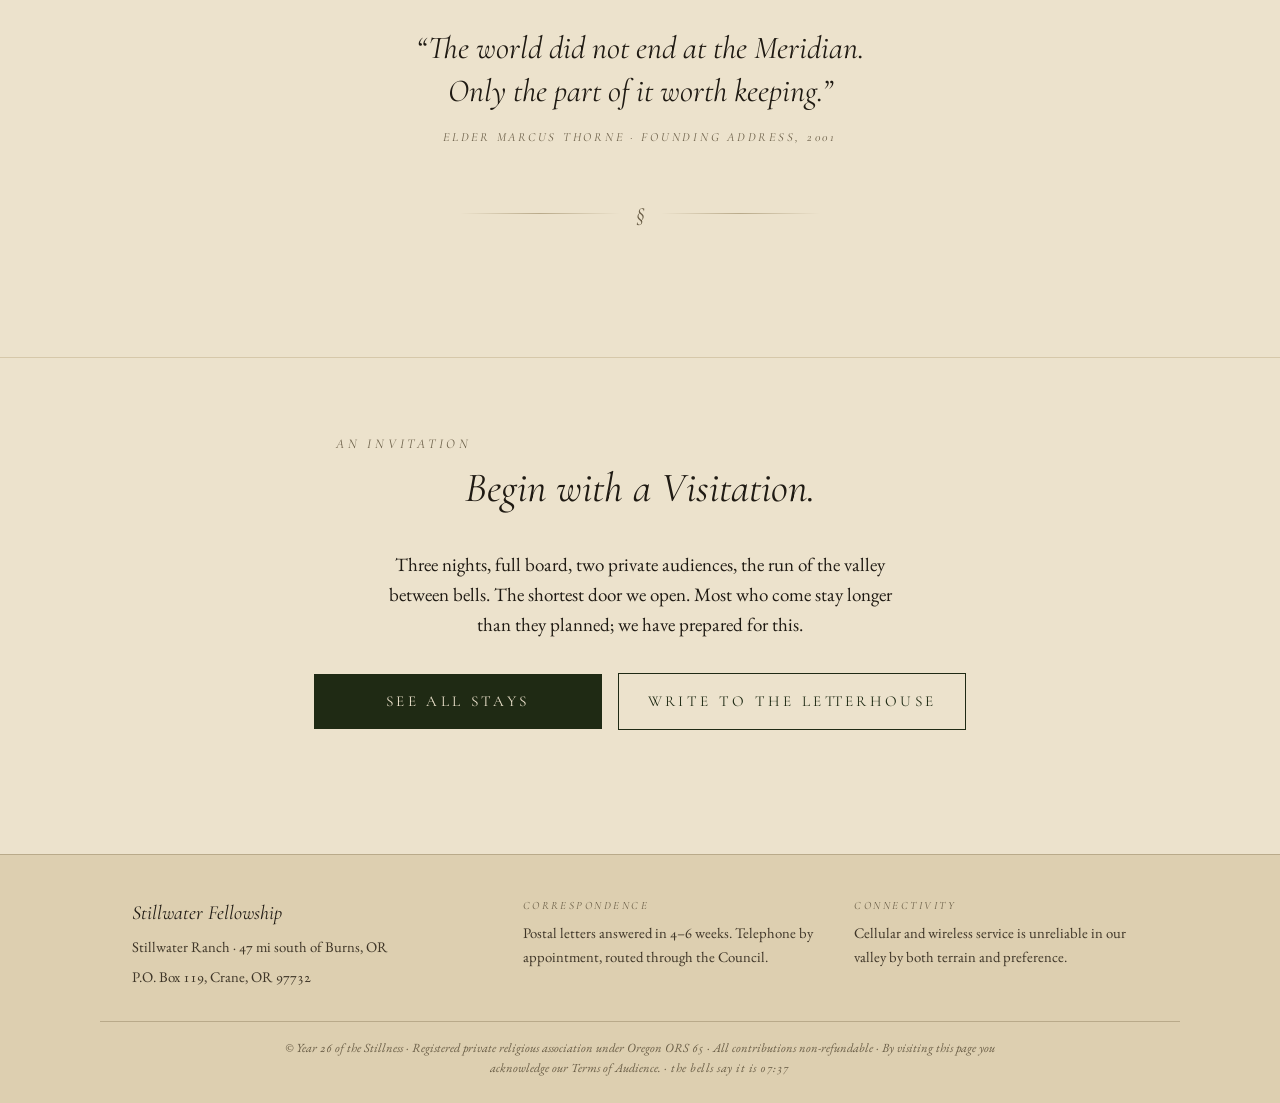
==== commit c6a2875c: "The Vigil: time-of-day theming, lamps-out cursor, the five bells Self-contained vigil.js that reads " ====
--- a/index.html
+++ b/index.html
@@ -171,5 +171,6 @@
   <p class="footer-fineprint">© Year 26 of the Stillness · Registered private religious association under Oregon ORS 65 · All contributions non-refundable · By visiting this page you acknowledge our Terms of Audience.</p>
 </footer>
 
+<script src="vigil.js" defer></script>
 </body>
 </html>
--- a/styles.css
+++ b/styles.css
@@ -140,20 +140,22 @@
   position: sticky;
   top: 0;
   z-index: 100;
-  background: color-mix(in srgb, var(--paper) 92%, transparent);
-  backdrop-filter: saturate(140%) blur(10px);
-  -webkit-backdrop-filter: saturate(140%) blur(10px);
-  border-bottom: 1px solid var(--rule-soft);
+  background: var(--paper);
+  border-bottom: 1px solid var(--rule);
+  padding-top: env(safe-area-inset-top, 0px);
+  padding-left: env(safe-area-inset-left, 0px);
+  padding-right: env(safe-area-inset-right, 0px);
 }
 
 .header-inner {
   width: var(--max);
   margin-inline: auto;
-  padding: 0.9rem var(--gutter);
+  padding: 0.85rem var(--gutter);
   display: grid;
   grid-template-columns: 1fr auto;
   align-items: center;
   gap: 1rem;
+  min-height: 4.2rem;
 }
 
 .brand {
@@ -206,31 +208,40 @@
 }
 
 .nav-button {
-  display: grid;
-  place-items: center;
+  position: relative;
+  display: block;
   width: 44px;
   height: 44px;
   cursor: pointer;
-  margin-right: -8px;
+  color: var(--ink);
 }
 
 .nav-button span {
-  display: block;
+  position: absolute;
+  top: 50%;
+  left: 50%;
   width: 22px;
-  height: 1.5px;
-  background: var(--ink);
-  position: relative;
+  height: 1.6px;
+  background: currentColor;
+  border-radius: 1px;
+  margin: 0;
+  transform-origin: center center;
   transition: transform .25s ease, opacity .15s ease;
 }
-.nav-button span + span { margin-top: 5px; }
-
-.nav-toggle:checked + .nav-button span:nth-child(1) { transform: translateY(6.5px) rotate(45deg); }
+.nav-button span:nth-child(1) { transform: translate(-50%, -50%) translateY(-7px); }
+.nav-button span:nth-child(2) { transform: translate(-50%, -50%); }
+.nav-button span:nth-child(3) { transform: translate(-50%, -50%) translateY(7px); }
+
+.nav-toggle:checked + .nav-button span:nth-child(1) { transform: translate(-50%, -50%) rotate(45deg); }
 .nav-toggle:checked + .nav-button span:nth-child(2) { opacity: 0; }
-.nav-toggle:checked + .nav-button span:nth-child(3) { transform: translateY(-6.5px) rotate(-45deg); }
+.nav-toggle:checked + .nav-button span:nth-child(3) { transform: translate(-50%, -50%) rotate(-45deg); }
 
 .primary-nav {
   position: fixed;
-  inset: 64px 0 0 0;
+  top: calc(env(safe-area-inset-top, 0px) + 4.2rem); /* sits below the header */
+  left: 0;
+  right: 0;
+  bottom: 0;
   background: var(--paper);
   border-top: 1px solid var(--rule-soft);
   display: flex;
@@ -238,11 +249,17 @@
   align-items: center;
   justify-content: flex-start;
   gap: 0;
-  padding: 2rem 1.5rem 3rem;
+  padding:
+    1.6rem
+    calc(env(safe-area-inset-right, 0px) + 1.5rem)
+    calc(env(safe-area-inset-bottom, 0px) + 2rem)
+    calc(env(safe-area-inset-left, 0px) + 1.5rem);
   transform: translateX(100%);
   transition: transform .35s cubic-bezier(.4,.05,.3,1);
   z-index: 99;
   overflow-y: auto;
+  -webkit-overflow-scrolling: touch;
+  overscroll-behavior: contain;
 }
 
 .primary-nav a {
@@ -744,6 +761,26 @@
 
 @media (min-width: 720px) { .ledger { grid-template-columns: 1fr 1fr; gap: 1.6rem; } }
 
+/* ───────── site plan (land) ───────── */
+
+html { scroll-behavior: smooth; }
+@media (prefers-reduced-motion: reduce) { html { scroll-behavior: auto; } }
+
+/* highlight the matching building card when navigated via fragment */
+.building { scroll-margin-top: calc(env(safe-area-inset-top, 0px) + 5rem); }
+.building:target {
+  border-color: var(--gold);
+  background: var(--paper-card-2);
+  animation: target-flash 1.8s ease-out;
+}
+@keyframes target-flash {
+  0%   { box-shadow: 0 0 0 4px var(--gold); }
+  100% { box-shadow: 0 0 0 0 transparent;   }
+}
+@media (prefers-reduced-motion: reduce) {
+  .building:target { animation: none; }
+}
+
 /* ───────── building grid (land) ───────── */
 
 .buildings {
@@ -1486,3 +1523,181 @@
 .center { text-align: center; }
 .italic { font-style: italic; }
 .spacer { height: 1px; }
+
+/* ──────────────────────────────────────────────
+   The Vigil
+   Time-of-day theming, lamps-out cursor, the five bells.
+   ────────────────────────────────────────────── */
+
+@property --lamp-radius {
+  syntax: '<length>';
+  initial-value: 240px;
+  inherits: false;
+}
+
+/* smooth chromatic transitions when bands change ─────────────────── */
+html, body,
+.site-header, .site-footer,
+.featured-photo, .featured-photo figcaption,
+.building, .notice, .timetable,
+.prose, .narrow, .container {
+  transition:
+    background-color 2.2s ease,
+    color 2.2s ease,
+    border-color 2.2s ease;
+}
+
+/* ── time-of-day palette overrides ─────────────────────────────────── */
+
+[data-timeofday="rising"] {
+  --paper:        #ddd2b6;
+  --paper-deep:   #c9b994;
+  --paper-card:   #e6dabc;
+  --paper-card-2: #ddd0ae;
+  --ink:          #28241b;
+  --ink-3:        #756951;
+  --shadow:       rgba(15, 12, 8, 0.30);
+  --gold:         #9c7a35;
+}
+
+[data-timeofday="morning"] {
+  /* essentially the default — slightly cooler */
+  --paper:        #ece2cc;
+  --paper-deep:   #ddcfb0;
+}
+
+[data-timeofday="midday"] {
+  --paper:        #f4ebd9;
+  --paper-deep:   #e7d9b8;
+  --paper-card:   #fcf4dd;
+  --shadow:       rgba(31, 26, 19, 0.14);
+}
+
+[data-timeofday="supper"] {
+  --paper:        #e8c98e;
+  --paper-deep:   #d5b074;
+  --paper-card:   #f1d59c;
+  --paper-card-2: #ebcb91;
+  --ink:          #2a1a0d;
+  --ink-2:        #4a2c14;
+  --gold:         #b8842c;
+  --terra:        #9c3d1b;
+  --shadow:       rgba(58, 28, 10, 0.34);
+}
+
+[data-timeofday="lampsout"] {
+  /* palette stays sane underneath; the veil dominates visually */
+  --shadow: rgba(0, 0, 0, 0.5);
+}
+
+/* ── lamps-out veil ────────────────────────────────────────────────── */
+
+.lamps-out-veil {
+  position: fixed;
+  inset: 0;
+  pointer-events: none;
+  z-index: 9500;
+  opacity: 0;
+  transition: opacity 2.6s ease-in;
+  background:
+    radial-gradient(
+      circle var(--lamp-radius, 240px) at var(--mx, 50%) var(--my, 50%),
+      rgba(255, 198, 110, 0.10) 0%,
+      rgba(255, 162, 60, 0.04) 18%,
+      rgba(0, 0, 0, 0) 30%,
+      rgba(8, 4, 2, 0.86) 72%,
+      rgba(2, 1, 1, 0.97) 100%
+    );
+  animation: lamp-flicker 3.8s ease-in-out infinite;
+}
+[data-timeofday="lampsout"] .lamps-out-veil { opacity: 1; }
+
+@keyframes lamp-flicker {
+  0%, 100% { --lamp-radius: 240px; }
+  37%      { --lamp-radius: 226px; }
+  61%      { --lamp-radius: 256px; }
+  82%      { --lamp-radius: 232px; }
+}
+
+/* ── the bell rope ────────────────────────────────────────────────── */
+
+.bell-rope {
+  position: fixed;
+  top: 64px;
+  right: 14px;
+  width: 24px;
+  height: 92px;
+  background: transparent;
+  border: 0;
+  padding: 0;
+  margin: 0;
+  cursor: pointer;
+  color: var(--ink-2);
+  z-index: 9700;
+  transform-origin: top center;
+  animation: rope-sway 5.2s ease-in-out infinite;
+  filter: drop-shadow(0 1px 1px rgba(0,0,0,0.18));
+  -webkit-tap-highlight-color: transparent;
+}
+.bell-rope svg { width: 100%; height: 100%; display: block; }
+.bell-rope:hover, .bell-rope:focus-visible { color: var(--terra); outline: none; }
+.bell-rope:active { transform-origin: top center; transform: rotate(7deg); }
+
+@keyframes rope-sway {
+  0%, 100% { transform: rotate(-1.3deg); }
+  50%      { transform: rotate(1.3deg); }
+}
+
+/* halo pulse to indicate audio not yet enabled */
+.bell-rope::before {
+  content: "";
+  position: absolute;
+  top: 60px;
+  left: 50%;
+  width: 26px;
+  height: 26px;
+  border-radius: 50%;
+  border: 1px solid var(--gold);
+  opacity: 0;
+  transform: translate(-50%, -50%) scale(0.6);
+  animation: rope-pulse 3.4s ease-out infinite;
+  pointer-events: none;
+}
+@keyframes rope-pulse {
+  0%   { opacity: 0;   transform: translate(-50%, -50%) scale(0.5); }
+  18%  { opacity: 0.55; }
+  100% { opacity: 0;   transform: translate(-50%, -50%) scale(1.7); }
+}
+[data-bells="rung"] .bell-rope::before { display: none; }
+
+@media (prefers-reduced-motion: reduce) {
+  .bell-rope, .bell-rope::before, .lamps-out-veil { animation: none; }
+}
+
+/* hide on very small screens to avoid overlapping the mobile nav button */
+@media (max-width: 480px) {
+  .bell-rope { top: 72px; right: 10px; width: 20px; height: 78px; }
+}
+
+/* ── "the bells say it is …" indicator ─────────────────────────────── */
+
+.bells-time {
+  font-style: italic;
+  letter-spacing: 0.04em;
+  color: inherit;
+  white-space: nowrap;
+}
+.bells-time-fallback {
+  position: fixed;
+  bottom: 14px;
+  right: 14px;
+  margin: 0;
+  font-family: var(--serif-rustic);
+  font-style: italic;
+  font-size: 0.78rem;
+  color: var(--ink-3);
+  background: var(--paper-card);
+  padding: 0.25rem 0.55rem;
+  border: 1px solid var(--rule-soft);
+  z-index: 100;
+}
